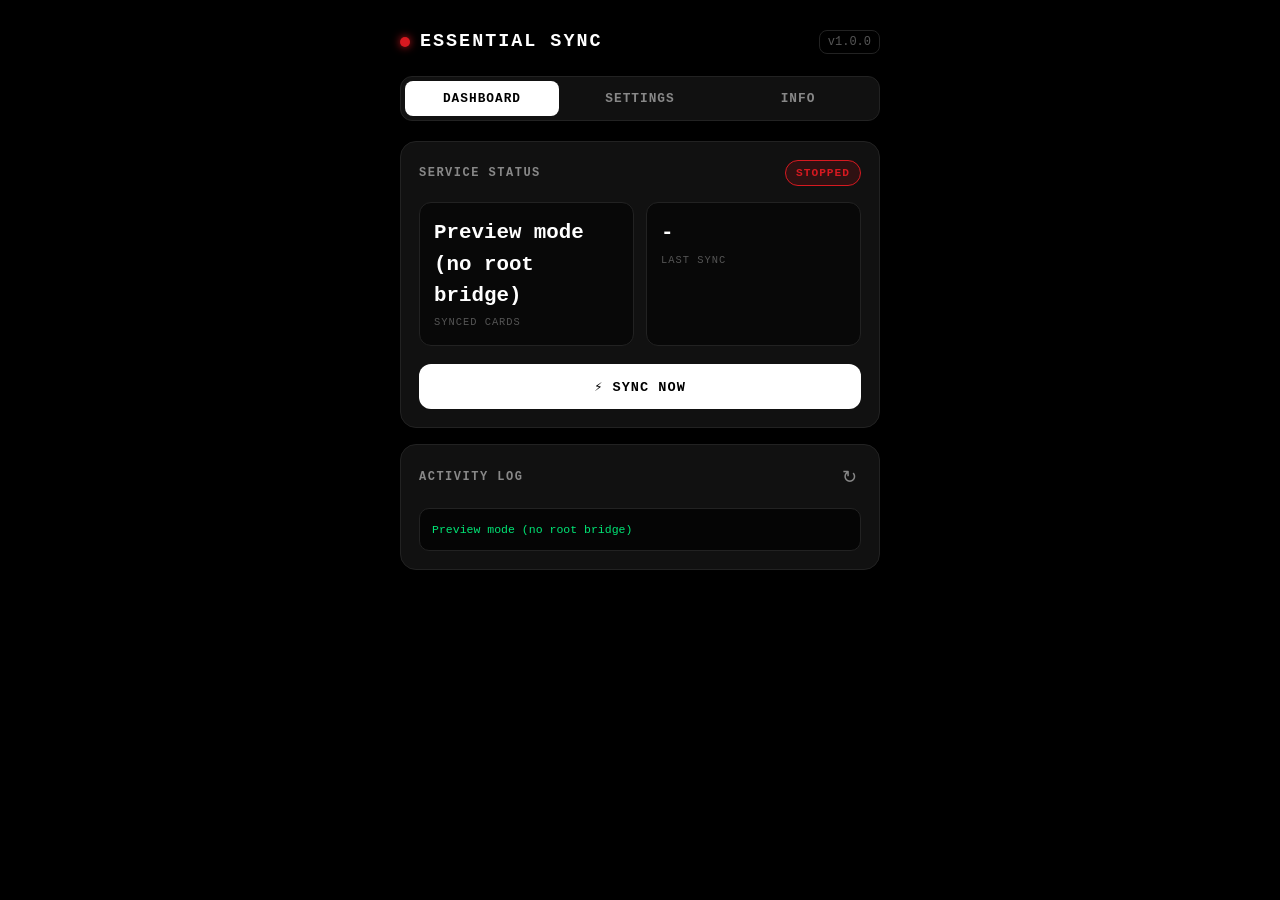
==== webui/index.html @ 72dc31be "feat(update): add KernelSU updateJson support, in-app update checker, and lock debounce" ====
<!DOCTYPE html>
<html lang="en">
<head>
    <meta charset="UTF-8">
    <meta name="viewport" content="width=device-width, initial-scale=1.0, user-scalable=no">
    <title>Essential Sync</title>
    <link rel="stylesheet" href="style.css">
</head>
<body>
    <div class="app-container">
        <!-- Header -->
        <header class="header">
            <div class="header-left">
                <span class="red-dot"></span>
                <h1 class="ndot-title">ESSENTIAL SYNC</h1>
            </div>
            <span class="version-tag">v1.0.0</span>
        </header>

        <!-- Navigation Tabs -->
        <nav class="nav-tabs">
            <button class="tab-btn active" data-tab="dashboard">DASHBOARD</button>
            <button class="tab-btn" data-tab="settings">SETTINGS</button>
            <button class="tab-btn" data-tab="about">INFO</button>
        </nav>

        <!-- Tab 1: Dashboard -->
        <main id="tab-dashboard" class="tab-content active">
            <!-- Status Card -->
            <div class="card status-card">
                <div class="card-header">
                    <span class="card-label">SERVICE STATUS</span>
                    <span id="daemon-badge" class="badge badge-loading">CHECKING...</span>
                </div>
                <div class="status-grid">
                    <div class="metric">
                        <span class="metric-val" id="stat-count">-</span>
                        <span class="metric-label">SYNCED CARDS</span>
                    </div>
                    <div class="metric">
                        <span class="metric-val" id="stat-time">-</span>
                        <span class="metric-label">LAST SYNC</span>
                    </div>
                </div>
                <button id="btn-sync-now" class="action-btn primary-btn">
                    <span>⚡ SYNC NOW</span>
                </button>
            </div>

            <!-- Live Logs Card -->
            <div class="card">
                <div class="card-header">
                    <span class="card-label">ACTIVITY LOG</span>
                    <button id="btn-refresh-log" class="icon-btn" title="Refresh">↻</button>
                </div>
                <pre id="log-console" class="log-console">Loading log output...</pre>
            </div>
        </main>

        <!-- Tab 2: Settings -->
        <main id="tab-settings" class="tab-content">
            <div class="card">
                <div class="card-header">
                    <span class="card-label">VAULT CONFIGURATION</span>
                </div>

                <div class="form-group">
                    <label for="select-vault">DETECTED OBSIDIAN VAULTS</label>
                    <select id="select-vault" class="input-select">
                        <option value="">Scanning vaults...</option>
                    </select>
                </div>

                <div class="form-group">
                    <label for="input-notes">NOTES INBOX PATH</label>
                    <input type="text" id="input-notes" class="input-text" placeholder="/storage/emulated/0/.../00-Zettelkasten">
                </div>

                <div class="form-group">
                    <label for="input-attachments">MEDIA ATTACHMENTS PATH</label>
                    <input type="text" id="input-attachments" class="input-text" placeholder="/storage/emulated/0/.../99-index/Files">
                </div>

                <div class="form-group">
                    <label for="select-format">FILENAME TIMESTAMP FORMAT</label>
                    <select id="select-format" class="input-select">
                        <option value="%Y-%m-%d %H.%M">YYYY-MM-DD HH.mm (Cross-Platform Recommended)</option>
                        <option value="%Y-%m-%d-%H%M">YYYY-MM-DD-HHmm (Dash Separator)</option>
                        <option value="%Y-%m-%d">YYYY-MM-DD (Date Only)</option>
                    </select>
                </div>

                <div class="form-group">
                    <label for="input-tag">DEFAULT TAG</label>
                    <input type="text" id="input-tag" class="input-text" placeholder="inbox/essential-space">
                </div>

                <div class="btn-group">
                    <button id="btn-save-config" class="action-btn primary-btn">💾 SAVE SETTINGS</button>
                    <button id="btn-reset-history" class="action-btn secondary-btn">🔄 RE-SYNC ALL PAST NOTES</button>
                </div>
            </div>
        </main>

        <!-- Tab 3: About -->
        <main id="tab-about" class="tab-content">
            <div class="card">
                <div class="card-header">
                    <span class="card-label">ABOUT THIS ENGINE</span>
                </div>
                <div class="about-text">
                    <p><strong>Essential Sync</strong> is an ultra-lightweight, zero-battery bridge for Nothing OS.</p>
                    <ul class="feature-list">
                        <li><strong>100% Read-Only Safety:</strong> Uses Snap-to-RAM snapshotting. Never writes to or alters Nothing OS databases.</li>
                        <li><strong>Event-Driven:</strong> Driven by Linux <code>inotify</code>. Consumes 0.0% CPU and zero battery while idle.</li>
                        <li><strong>Native Obsidian Format:</strong> Extracts text, images (.webp), audio recordings (.wav), and AI transcripts cleanly into Markdown.</li>
                    </ul>
                    <hr class="divider">
                    <div class="about-footer">
                        <span>Developed by <strong>Melih Ak (@m24ih)</strong></span>
                        <a href="https://github.com/m24ih/nothing-essential-sync" target="_blank" class="link-btn">GitHub Repository</a>
                    </div>
                </div>
            </div>

            <!-- Software Update Card -->
            <div class="card" style="margin-top: 16px;">
                <div class="card-header">
                    <span class="card-label">SOFTWARE UPDATE</span>
                    <span id="update-status-badge" class="badge">v1.0.0</span>
                </div>
                <div style="font-size: 0.8rem; color: var(--text-secondary); margin-bottom: 14px;" id="update-info-text">
                    KernelSU auto-update enabled. Check GitHub for latest releases.
                </div>
                <div class="btn-group">
                    <button id="btn-check-update" class="action-btn secondary-btn">🔍 CHECK FOR UPDATES</button>
                    <button id="btn-install-update" class="action-btn primary-btn hidden">🚀 INSTALL UPDATE</button>
                </div>
            </div>
        </main>

        <!-- Footer / Notification Toast -->
        <div id="toast" class="toast hidden"></div>
    </div>

    <script src="app.js"></script>
</body>
</html>
---- webui/style.css ----
/* ==========================================================================
   Nothing OS Aesthetic - Dark Monochrome Theme
   Designed for Nothing Essential Sync Module WebUI
   ========================================================================== */

:root {
    --bg-color: #000000;
    --card-bg: #111111;
    --card-border: #222222;
    --text-primary: #ffffff;
    --text-secondary: #888888;
    --text-muted: #555555;
    --accent-red: #d71920;
    --accent-green: #00e676;
    --font-mono: 'Space Mono', 'Courier New', Courier, monospace;
    --font-sans: -apple-system, BlinkMacSystemFont, "Segoe UI", Roboto, sans-serif;
    --radius-card: 16px;
    --radius-btn: 12px;
}

* {
    box-sizing: border-box;
    margin: 0;
    padding: 0;
    -webkit-tap-highlight-color: transparent;
}

body {
    background-color: var(--bg-color);
    color: var(--text-primary);
    font-family: var(--font-sans);
    line-height: 1.5;
    padding: 16px;
    user-select: none;
}

.app-container {
    max-width: 480px;
    margin: 0 auto;
}

/* Header */
.header {
    display: flex;
    justify-content: space-between;
    align-items: center;
    padding: 12px 0 20px 0;
}

.header-left {
    display: flex;
    align-items: center;
    gap: 10px;
}

.red-dot {
    width: 10px;
    height: 10px;
    background-color: var(--accent-red);
    border-radius: 50%;
    display: inline-block;
    box-shadow: 0 0 8px var(--accent-red);
}

.ndot-title {
    font-family: var(--font-mono);
    font-size: 1.15rem;
    font-weight: 700;
    letter-spacing: 2px;
    color: var(--text-primary);
}

.version-tag {
    font-family: var(--font-mono);
    font-size: 0.75rem;
    color: var(--text-muted);
    border: 1px solid var(--card-border);
    padding: 2px 8px;
    border-radius: 8px;
}

/* Navigation Tabs */
.nav-tabs {
    display: flex;
    background-color: var(--card-bg);
    border: 1px solid var(--card-border);
    border-radius: var(--radius-btn);
    padding: 4px;
    margin-bottom: 20px;
    gap: 4px;
}

.tab-btn {
    flex: 1;
    background: transparent;
    border: none;
    color: var(--text-secondary);
    font-family: var(--font-mono);
    font-size: 0.8rem;
    font-weight: 600;
    letter-spacing: 1px;
    padding: 10px 0;
    border-radius: 8px;
    cursor: pointer;
    transition: all 0.2s ease;
}

.tab-btn.active {
    background-color: var(--text-primary);
    color: var(--bg-color);
}

/* Content Tabs */
.tab-content {
    display: none;
}

.tab-content.active {
    display: block;
}

/* Cards */
.card {
    background-color: var(--card-bg);
    border: 1px solid var(--card-border);
    border-radius: var(--radius-card);
    padding: 18px;
    margin-bottom: 16px;
}

.card-header {
    display: flex;
    justify-content: space-between;
    align-items: center;
    margin-bottom: 16px;
}

.card-label {
    font-family: var(--font-mono);
    font-size: 0.75rem;
    font-weight: 700;
    letter-spacing: 1.5px;
    color: var(--text-secondary);
}

/* Badges */
.badge {
    font-family: var(--font-mono);
    font-size: 0.7rem;
    font-weight: 700;
    letter-spacing: 1px;
    padding: 4px 10px;
    border-radius: 20px;
    text-transform: uppercase;
}

.badge-active {
    background-color: rgba(0, 230, 118, 0.15);
    color: var(--accent-green);
    border: 1px solid var(--accent-green);
}

.badge-stopped {
    background-color: rgba(215, 25, 32, 0.15);
    color: var(--accent-red);
    border: 1px solid var(--accent-red);
}

.badge-loading {
    background-color: #222222;
    color: var(--text-secondary);
}

/* Status Grid */
.status-grid {
    display: grid;
    grid-template-columns: 1fr 1fr;
    gap: 12px;
    margin-bottom: 18px;
}

.metric {
    background-color: #080808;
    border: 1px solid var(--card-border);
    border-radius: 12px;
    padding: 14px;
    display: flex;
    flex-direction: column;
}

.metric-val {
    font-family: var(--font-mono);
    font-size: 1.3rem;
    font-weight: 700;
    color: var(--text-primary);
    margin-bottom: 4px;
}

.metric-label {
    font-family: var(--font-mono);
    font-size: 0.65rem;
    color: var(--text-muted);
    letter-spacing: 1px;
}

/* Form Groups */
.form-group {
    margin-bottom: 16px;
    display: flex;
    flex-direction: column;
}

.form-group label {
    font-family: var(--font-mono);
    font-size: 0.7rem;
    font-weight: 700;
    letter-spacing: 1px;
    color: var(--text-secondary);
    margin-bottom: 6px;
}

.input-text, .input-select {
    background-color: #080808;
    border: 1px solid var(--card-border);
    border-radius: 10px;
    padding: 12px 14px;
    color: var(--text-primary);
    font-family: var(--font-mono);
    font-size: 0.85rem;
    outline: none;
    transition: border-color 0.2s;
}

.input-text:focus, .input-select:focus {
    border-color: var(--text-secondary);
}

/* Buttons */
.action-btn {
    width: 100%;
    padding: 14px;
    border-radius: var(--radius-btn);
    font-family: var(--font-mono);
    font-size: 0.85rem;
    font-weight: 700;
    letter-spacing: 1px;
    cursor: pointer;
    transition: all 0.2s ease;
    border: none;
    display: flex;
    align-items: center;
    justify-content: center;
    gap: 8px;
}

.primary-btn {
    background-color: var(--text-primary);
    color: var(--bg-color);
}

.primary-btn:active {
    opacity: 0.85;
    transform: scale(0.99);
}

.secondary-btn {
    background-color: transparent;
    color: var(--text-secondary);
    border: 1px solid var(--card-border);
    margin-top: 10px;
}

.secondary-btn:active {
    background-color: #1a1a1a;
}

.icon-btn {
    background: transparent;
    border: none;
    color: var(--text-secondary);
    font-size: 1.1rem;
    cursor: pointer;
    padding: 4px;
}

.btn-group {
    margin-top: 20px;
}

/* Log Console */
.log-console {
    background-color: #050505;
    border: 1px solid var(--card-border);
    border-radius: 10px;
    padding: 12px;
    font-family: var(--font-mono);
    font-size: 0.72rem;
    color: #00e676;
    overflow-x: auto;
    max-height: 180px;
    white-space: pre-wrap;
    word-break: break-all;
}

/* About Section */
.about-text {
    font-size: 0.85rem;
    color: var(--text-secondary);
}

.feature-list {
    margin: 12px 0 16px 18px;
    font-size: 0.82rem;
}

.feature-list li {
    margin-bottom: 6px;
}

.feature-list code {
    background-color: #1f1f1f;
    padding: 2px 5px;
    border-radius: 4px;
    font-family: var(--font-mono);
    color: var(--text-primary);
}

.divider {
    border: 0;
    border-top: 1px solid var(--card-border);
    margin: 16px 0;
}

.about-footer {
    display: flex;
    justify-content: space-between;
    align-items: center;
    font-family: var(--font-mono);
    font-size: 0.75rem;
}

.link-btn {
    color: var(--accent-red);
    text-decoration: none;
    font-weight: 700;
}

/* Toast Notification */
.toast {
    position: fixed;
    bottom: 24px;
    left: 50%;
    transform: translateX(-50%);
    background-color: var(--text-primary);
    color: var(--bg-color);
    font-family: var(--font-mono);
    font-size: 0.8rem;
    font-weight: 700;
    padding: 10px 20px;
    border-radius: 30px;
    box-shadow: 0 4px 14px rgba(0,0,0,0.6);
    z-index: 1000;
    transition: opacity 0.3s ease;
}

.toast.hidden {
    opacity: 0;
    pointer-events: none;
}

.hidden {
    display: none !important;
}
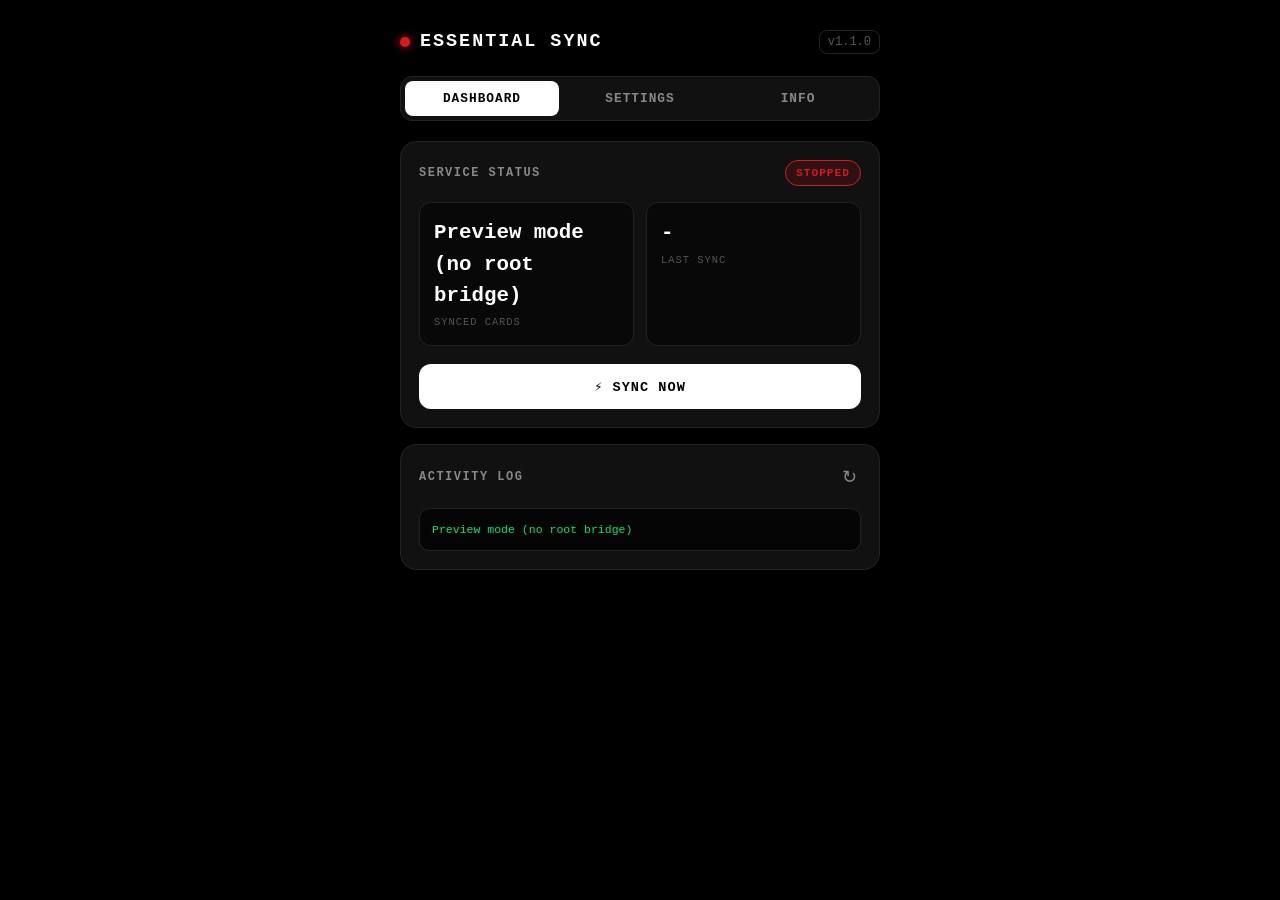
==== commit d73fdc67: "chore(release): bump to v1.1.0 and add GitHub Actions CI/CD workflows" ====
--- a/webui/index.html
+++ b/webui/index.html
@@ -14,7 +14,7 @@
                 <span class="red-dot"></span>
                 <h1 class="ndot-title">ESSENTIAL SYNC</h1>
             </div>
-            <span class="version-tag">v1.0.0</span>
+            <span class="version-tag">v1.1.0</span>
         </header>
 
         <!-- Navigation Tabs -->
@@ -127,10 +127,17 @@
             <div class="card" style="margin-top: 16px;">
                 <div class="card-header">
                     <span class="card-label">SOFTWARE UPDATE</span>
-                    <span id="update-status-badge" class="badge">v1.0.0</span>
+                    <span id="update-status-badge" class="badge">v1.1.0</span>
                 </div>
-                <div style="font-size: 0.8rem; color: var(--text-secondary); margin-bottom: 14px;" id="update-info-text">
-                    KernelSU auto-update enabled. Check GitHub for latest releases.
+                <div style="font-size: 0.8rem; color: var(--text-secondary); margin-bottom: 12px;" id="update-info-text">
+                    KernelSU auto-update enabled. Check GitHub for releases.
+                </div>
+                <div class="form-group" style="margin-bottom: 14px;">
+                    <label for="select-channel">RELEASE CHANNEL</label>
+                    <select id="select-channel" class="input-select">
+                        <option value="stable" selected>Stable (Tagged Releases)</option>
+                        <option value="nightly">Nightly (Continuous CI/CD)</option>
+                    </select>
                 </div>
                 <div class="btn-group">
                     <button id="btn-check-update" class="action-btn secondary-btn">🔍 CHECK FOR UPDATES</button>
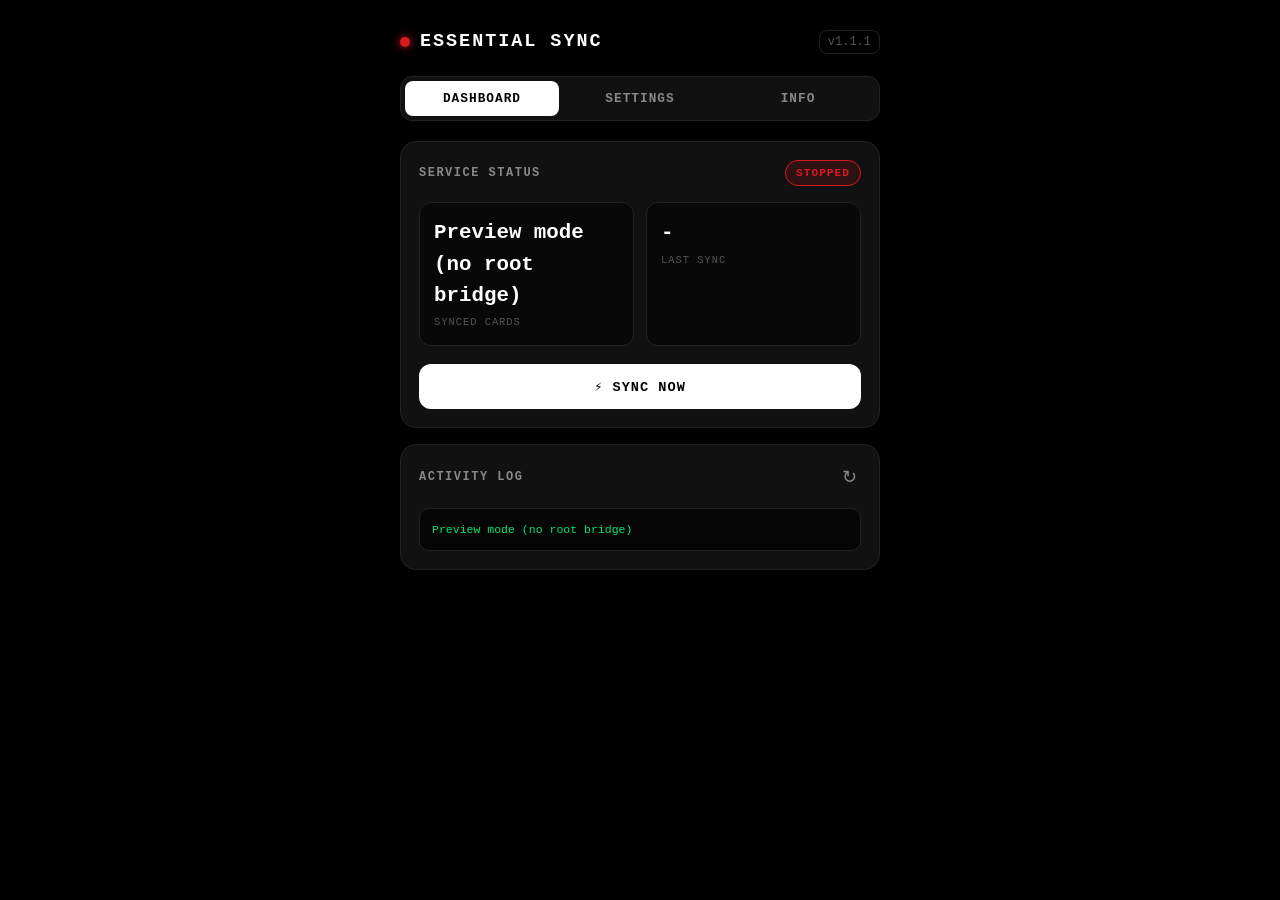
==== commit 6ee67c2f: "chore(release): bump version to v1.1.1" ====
--- a/webui/index.html
+++ b/webui/index.html
@@ -14,7 +14,7 @@
                 <span class="red-dot"></span>
                 <h1 class="ndot-title">ESSENTIAL SYNC</h1>
             </div>
-            <span class="version-tag">v1.1.0</span>
+            <span class="version-tag">v1.1.1</span>
         </header>
 
         <!-- Navigation Tabs -->
@@ -95,6 +95,18 @@
                     <input type="text" id="input-tag" class="input-text" placeholder="inbox/essential-space">
                 </div>
 
+                <div class="form-group">
+                    <label for="select-lang">NOTE LANGUAGE</label>
+                    <select id="select-lang" class="input-select">
+                        <option value="auto">System Language (Auto-Detect)</option>
+                        <option value="en">English (AI Summary, Note, Screenshot)</option>
+                        <option value="tr">Türkçe (AI Özeti, Not, Ekran Görüntüsü)</option>
+                        <option value="de">Deutsch (KI-Zusammenfassung, Notiz)</option>
+                        <option value="fr">Français (Résumé IA, Note)</option>
+                        <option value="es">Español (Resumen IA, Nota)</option>
+                    </select>
+                </div>
+
                 <div class="btn-group">
                     <button id="btn-save-config" class="action-btn primary-btn">💾 SAVE SETTINGS</button>
                     <button id="btn-reset-history" class="action-btn secondary-btn">🔄 RE-SYNC ALL PAST NOTES</button>
@@ -127,7 +139,7 @@
             <div class="card" style="margin-top: 16px;">
                 <div class="card-header">
                     <span class="card-label">SOFTWARE UPDATE</span>
-                    <span id="update-status-badge" class="badge">v1.1.0</span>
+                    <span id="update-status-badge" class="badge">v1.1.1</span>
                 </div>
                 <div style="font-size: 0.8rem; color: var(--text-secondary); margin-bottom: 12px;" id="update-info-text">
                     KernelSU auto-update enabled. Check GitHub for releases.
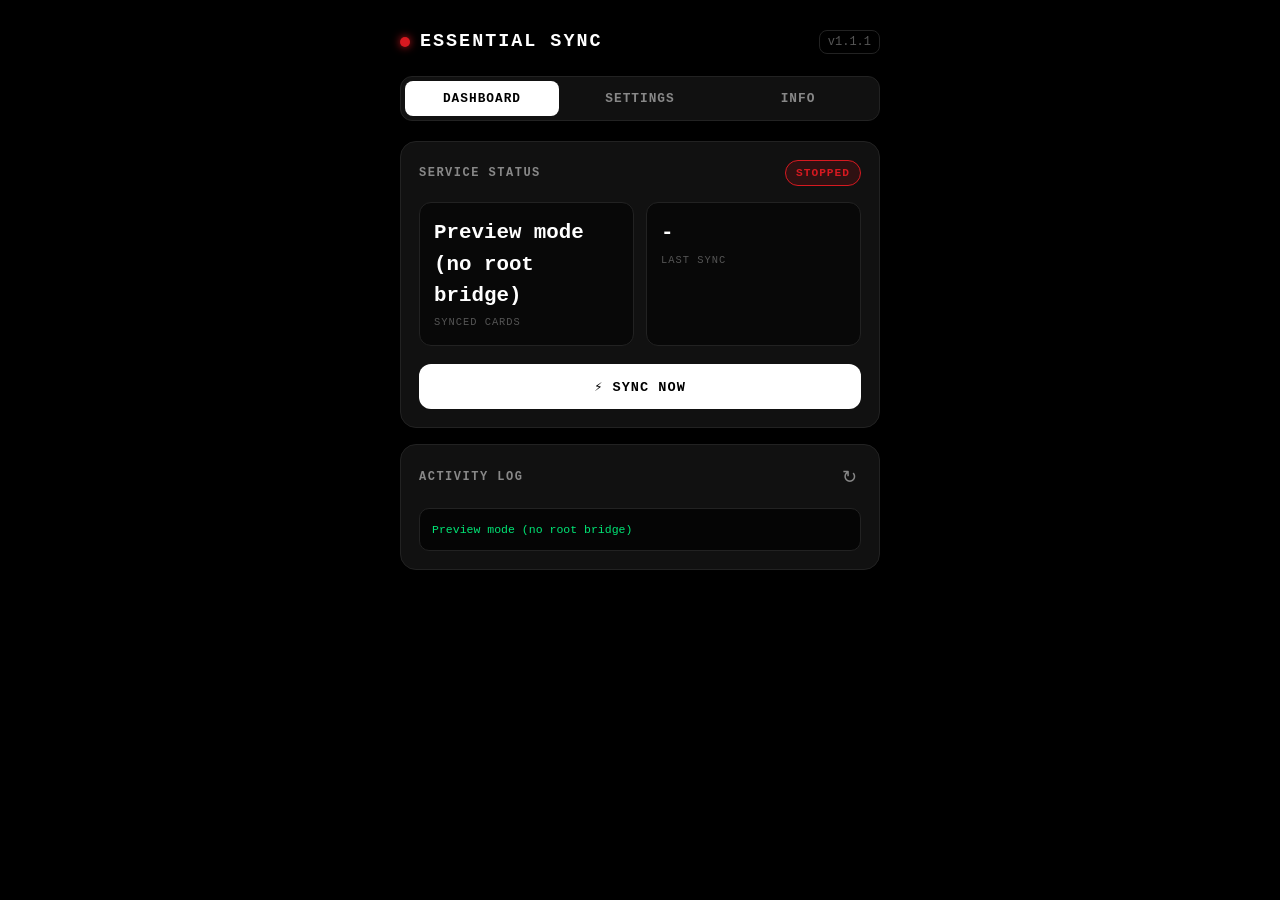
==== commit dd5e6985: "fix(webui): prevent double toasts, add hot-reload live updates and reboot button" ====
--- a/webui/index.html
+++ b/webui/index.html
@@ -154,6 +154,7 @@
                 <div class="btn-group">
                     <button id="btn-check-update" class="action-btn secondary-btn">🔍 CHECK FOR UPDATES</button>
                     <button id="btn-install-update" class="action-btn primary-btn hidden">🚀 INSTALL UPDATE</button>
+                    <button id="btn-reboot" class="action-btn hidden" style="background: var(--accent-red); color: #fff; margin-top: 8px;">🔄 REBOOT PHONE</button>
                 </div>
             </div>
         </main>
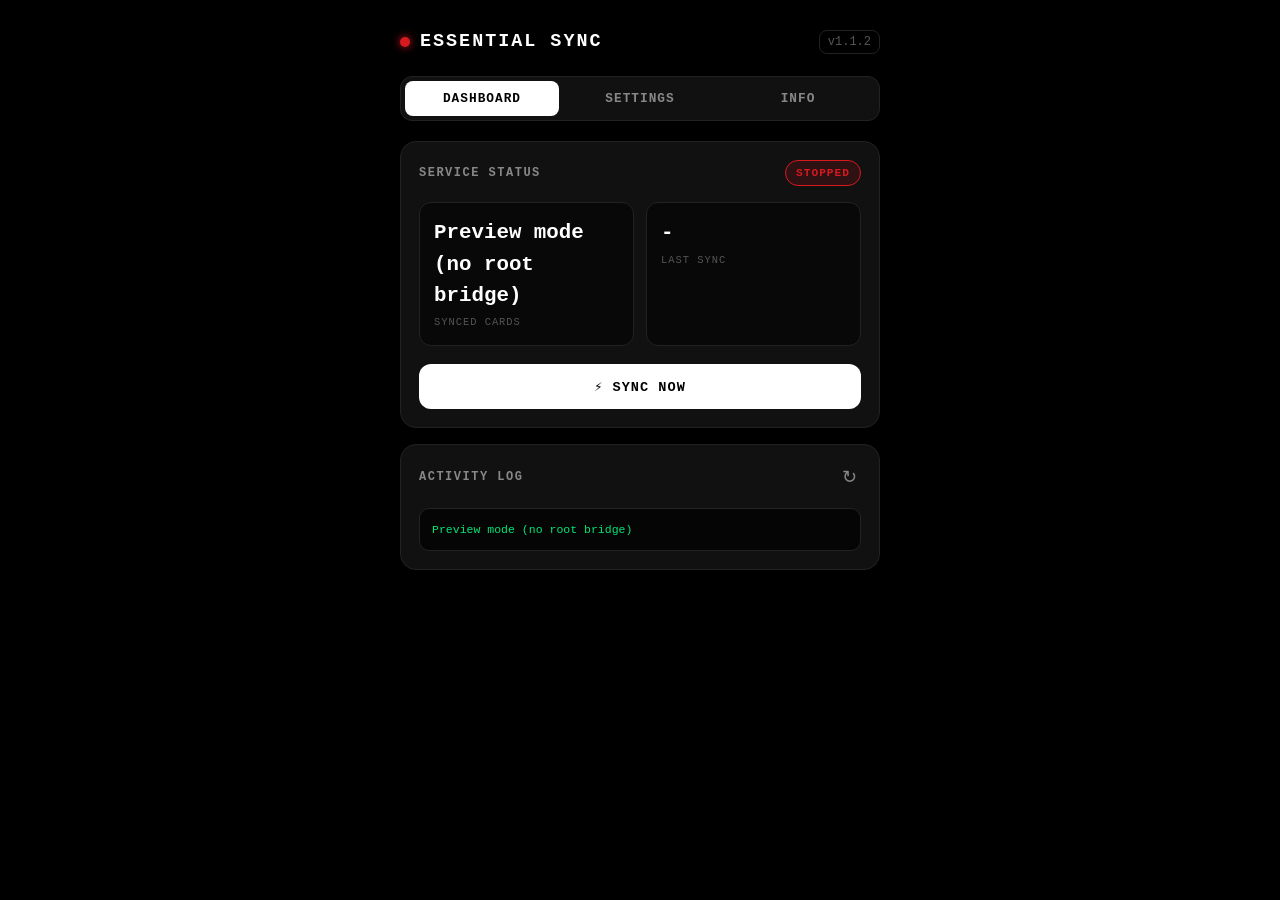
==== commit 0c7dbd7a: "chore(release): bump to v1.1.2 and format release title with version first" ====
--- a/webui/index.html
+++ b/webui/index.html
@@ -14,7 +14,7 @@
                 <span class="red-dot"></span>
                 <h1 class="ndot-title">ESSENTIAL SYNC</h1>
             </div>
-            <span class="version-tag">v1.1.1</span>
+            <span class="version-tag">v1.1.2</span>
         </header>
 
         <!-- Navigation Tabs -->
@@ -139,7 +139,7 @@
             <div class="card" style="margin-top: 16px;">
                 <div class="card-header">
                     <span class="card-label">SOFTWARE UPDATE</span>
-                    <span id="update-status-badge" class="badge">v1.1.1</span>
+                    <span id="update-status-badge" class="badge">v1.1.2</span>
                 </div>
                 <div style="font-size: 0.8rem; color: var(--text-secondary); margin-bottom: 12px;" id="update-info-text">
                     KernelSU auto-update enabled. Check GitHub for releases.
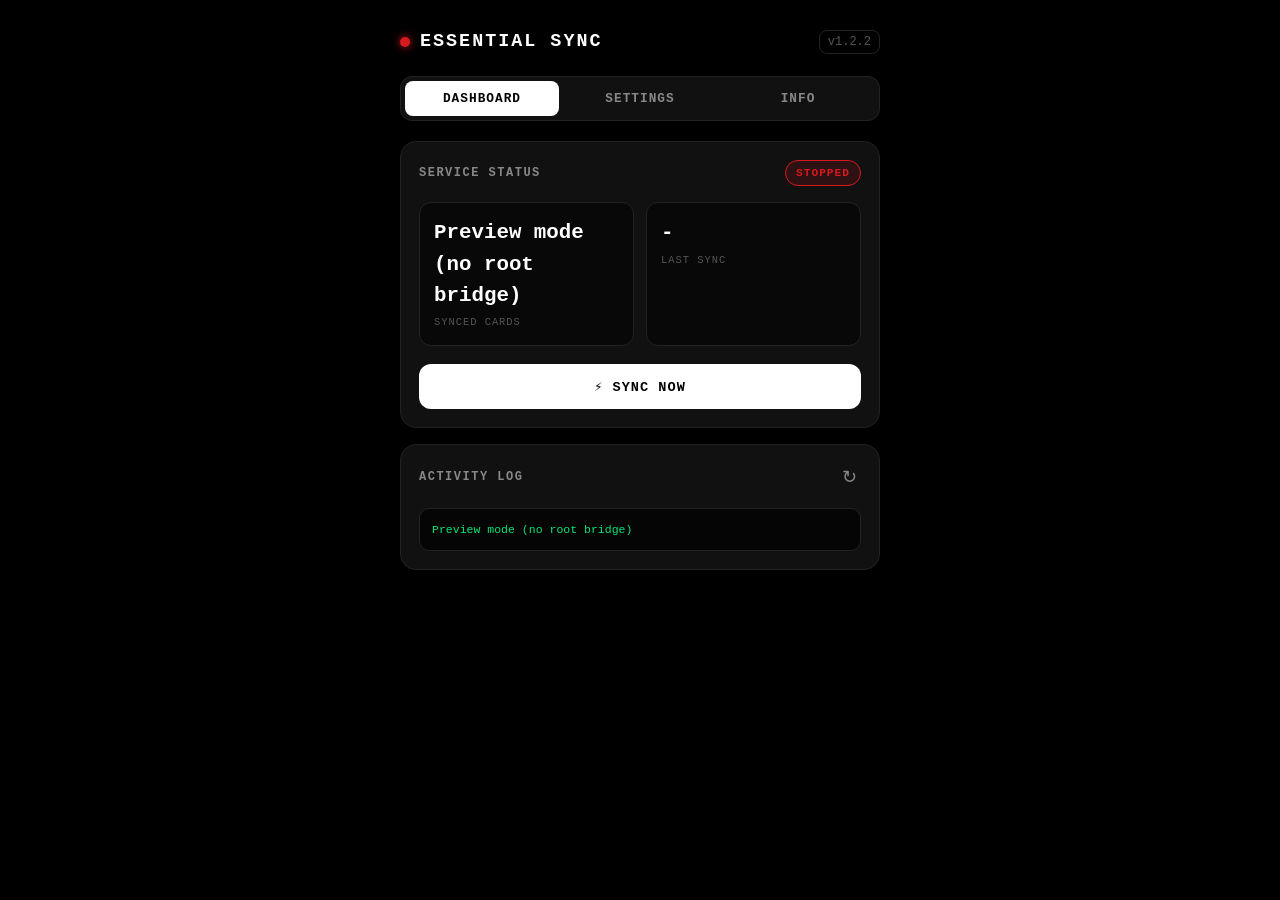
==== commit cc5a5e02: "fix(webui): dynamically sync version tag and update badge with module.prop" ====
--- a/webui/index.html
+++ b/webui/index.html
@@ -14,7 +14,7 @@
                 <span class="red-dot"></span>
                 <h1 class="ndot-title">ESSENTIAL SYNC</h1>
             </div>
-            <span class="version-tag">v1.1.2</span>
+            <span class="version-tag">v1.2.2</span>
         </header>
 
         <!-- Navigation Tabs -->
@@ -123,9 +123,9 @@
                 <div class="about-text">
                     <p><strong>Essential Sync</strong> is an ultra-lightweight, zero-battery bridge for Nothing OS.</p>
                     <ul class="feature-list">
-                        <li><strong>100% Read-Only Safety:</strong> Uses Snap-to-RAM snapshotting. Never writes to or alters Nothing OS databases.</li>
+                        <li><strong>100% Read-Only Safety:</strong> Direct SQLite URI (mode=ro) zero-write queries. Never alters or locks Nothing OS databases.</li>
                         <li><strong>Event-Driven:</strong> Driven by Linux <code>inotify</code>. Consumes 0.0% CPU and zero battery while idle.</li>
-                        <li><strong>Native Obsidian Format:</strong> Extracts text, images (.webp), audio recordings (.wav), and AI transcripts cleanly into Markdown.</li>
+                        <li><strong>Native Obsidian Format:</strong> Extracts text, images (.webp), audio recordings (.m4a), tasks, and AI transcripts cleanly into Markdown.</li>
                     </ul>
                     <hr class="divider">
                     <div class="about-footer">
@@ -139,7 +139,7 @@
             <div class="card" style="margin-top: 16px;">
                 <div class="card-header">
                     <span class="card-label">SOFTWARE UPDATE</span>
-                    <span id="update-status-badge" class="badge">v1.1.2</span>
+                    <span id="update-status-badge" class="badge">v1.2.2</span>
                 </div>
                 <div style="font-size: 0.8rem; color: var(--text-secondary); margin-bottom: 12px;" id="update-info-text">
                     KernelSU auto-update enabled. Check GitHub for releases.
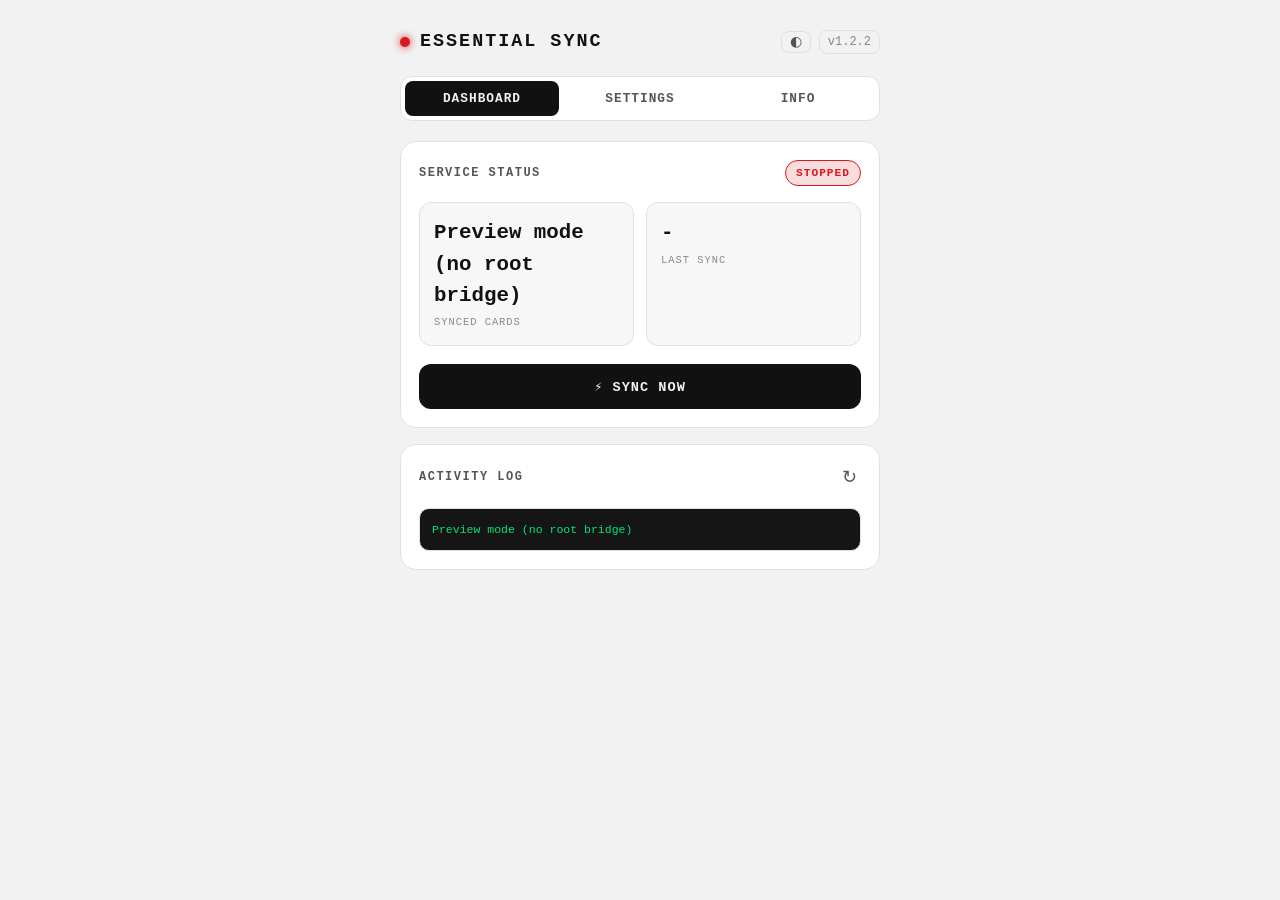
==== commit 5ecd34ed: "feat(webui): add system, light, and dark theme support" ====
--- a/webui/index.html
+++ b/webui/index.html
@@ -14,7 +14,12 @@
                 <span class="red-dot"></span>
                 <h1 class="ndot-title">ESSENTIAL SYNC</h1>
             </div>
-            <span class="version-tag">v1.2.2</span>
+            <div class="header-right">
+                <button id="btn-theme-toggle" class="theme-toggle-btn" title="Toggle theme (System / Light / Dark)">
+                    <span id="theme-icon">◐</span>
+                </button>
+                <span class="version-tag">v1.2.2</span>
+            </div>
         </header>
 
         <!-- Navigation Tabs -->
@@ -107,6 +112,15 @@
                     </select>
                 </div>
 
+                <div class="form-group">
+                    <label for="select-theme">APPEARANCE THEME</label>
+                    <select id="select-theme" class="input-select">
+                        <option value="system">System Default (Auto)</option>
+                        <option value="light">Light Theme (Nothing Light)</option>
+                        <option value="dark">Dark Theme (Nothing Dark)</option>
+                    </select>
+                </div>
+
                 <div class="btn-group">
                     <button id="btn-save-config" class="action-btn primary-btn">💾 SAVE SETTINGS</button>
                     <button id="btn-reset-history" class="action-btn secondary-btn">🔄 RE-SYNC ALL PAST NOTES</button>
--- a/webui/style.css
+++ b/webui/style.css
@@ -1,21 +1,73 @@
 /* ==========================================================================
-   Nothing OS Aesthetic - Dark Monochrome Theme
+   Nothing OS Aesthetic - Monochrome Theme System (System / Dark / Light)
    Designed for Nothing Essential Sync Module WebUI
    ========================================================================== */
 
-:root {
+:root,
+[data-theme="dark"] {
     --bg-color: #000000;
     --card-bg: #111111;
     --card-border: #222222;
+    --input-bg: #080808;
+    --metric-bg: #080808;
     --text-primary: #ffffff;
     --text-secondary: #888888;
     --text-muted: #555555;
     --accent-red: #d71920;
     --accent-green: #00e676;
+    --code-bg: #1f1f1f;
+    --secondary-hover: #1a1a1a;
+    --console-bg: #050505;
+    --console-text: #00e676;
+    --badge-loading-bg: #222222;
+    --badge-loading-text: #888888;
+    --toast-shadow: rgba(0,0,0,0.6);
     --font-mono: 'Space Mono', 'Courier New', Courier, monospace;
     --font-sans: -apple-system, BlinkMacSystemFont, "Segoe UI", Roboto, sans-serif;
     --radius-card: 16px;
     --radius-btn: 12px;
+}
+
+[data-theme="light"] {
+    --bg-color: #f2f2f2;
+    --card-bg: #ffffff;
+    --card-border: #e0e0e0;
+    --input-bg: #f7f7f7;
+    --metric-bg: #f7f7f7;
+    --text-primary: #111111;
+    --text-secondary: #555555;
+    --text-muted: #888888;
+    --accent-red: #d71920;
+    --accent-green: #008744;
+    --code-bg: #eaeaea;
+    --secondary-hover: #e8e8e8;
+    --console-bg: #151515;
+    --console-text: #00e676;
+    --badge-loading-bg: #e2e2e2;
+    --badge-loading-text: #666666;
+    --toast-shadow: rgba(0,0,0,0.15);
+}
+
+@media (prefers-color-scheme: light) {
+    :root:not([data-theme="dark"]) {
+        --bg-color: #f2f2f2;
+        --card-bg: #ffffff;
+        --card-border: #e0e0e0;
+        --input-bg: #f7f7f7;
+        --metric-bg: #f7f7f7;
+        --text-primary: #111111;
+        --text-secondary: #555555;
+        --text-muted: #888888;
+        --accent-red: #d71920;
+        --accent-green: #008744;
+        --code-bg: #eaeaea;
+        --secondary-hover: #e8e8e8;
+        --console-bg: #151515;
+        --console-text: #00e676;
+        --badge-loading-bg: #e2e2e2;
+        --badge-loading-text: #666666;
+        --toast-shadow: rgba(0,0,0,0.15);
+    }
 }
 
 * {
@@ -70,6 +122,33 @@
     color: var(--text-primary);
 }
 
+.header-right {
+    display: flex;
+    align-items: center;
+    gap: 8px;
+}
+
+.theme-toggle-btn {
+    background: transparent;
+    border: 1px solid var(--card-border);
+    color: var(--text-secondary);
+    border-radius: 8px;
+    padding: 3px 8px;
+    font-size: 0.85rem;
+    cursor: pointer;
+    display: inline-flex;
+    align-items: center;
+    justify-content: center;
+    line-height: 1;
+    transition: all 0.2s ease;
+}
+
+.theme-toggle-btn:hover,
+.theme-toggle-btn:active {
+    color: var(--text-primary);
+    border-color: var(--text-secondary);
+}
+
 .version-tag {
     font-family: var(--font-mono);
     font-size: 0.75rem;
@@ -167,8 +246,8 @@
 }
 
 .badge-loading {
-    background-color: #222222;
-    color: var(--text-secondary);
+    background-color: var(--badge-loading-bg);
+    color: var(--badge-loading-text);
 }
 
 /* Status Grid */
@@ -180,7 +259,7 @@
 }
 
 .metric {
-    background-color: #080808;
+    background-color: var(--metric-bg);
     border: 1px solid var(--card-border);
     border-radius: 12px;
     padding: 14px;
@@ -220,7 +299,7 @@
 }
 
 .input-text, .input-select {
-    background-color: #080808;
+    background-color: var(--input-bg);
     border: 1px solid var(--card-border);
     border-radius: 10px;
     padding: 12px 14px;
@@ -271,7 +350,7 @@
 }
 
 .secondary-btn:active {
-    background-color: #1a1a1a;
+    background-color: var(--secondary-hover);
 }
 
 .icon-btn {
@@ -289,13 +368,13 @@
 
 /* Log Console */
 .log-console {
-    background-color: #050505;
+    background-color: var(--console-bg);
     border: 1px solid var(--card-border);
     border-radius: 10px;
     padding: 12px;
     font-family: var(--font-mono);
     font-size: 0.72rem;
-    color: #00e676;
+    color: var(--console-text);
     overflow-x: auto;
     max-height: 180px;
     white-space: pre-wrap;
@@ -318,7 +397,7 @@
 }
 
 .feature-list code {
-    background-color: #1f1f1f;
+    background-color: var(--code-bg);
     padding: 2px 5px;
     border-radius: 4px;
     font-family: var(--font-mono);
@@ -358,7 +437,7 @@
     font-weight: 700;
     padding: 10px 20px;
     border-radius: 30px;
-    box-shadow: 0 4px 14px rgba(0,0,0,0.6);
+    box-shadow: 0 4px 14px var(--toast-shadow);
     z-index: 1000;
     transition: opacity 0.3s ease;
 }
